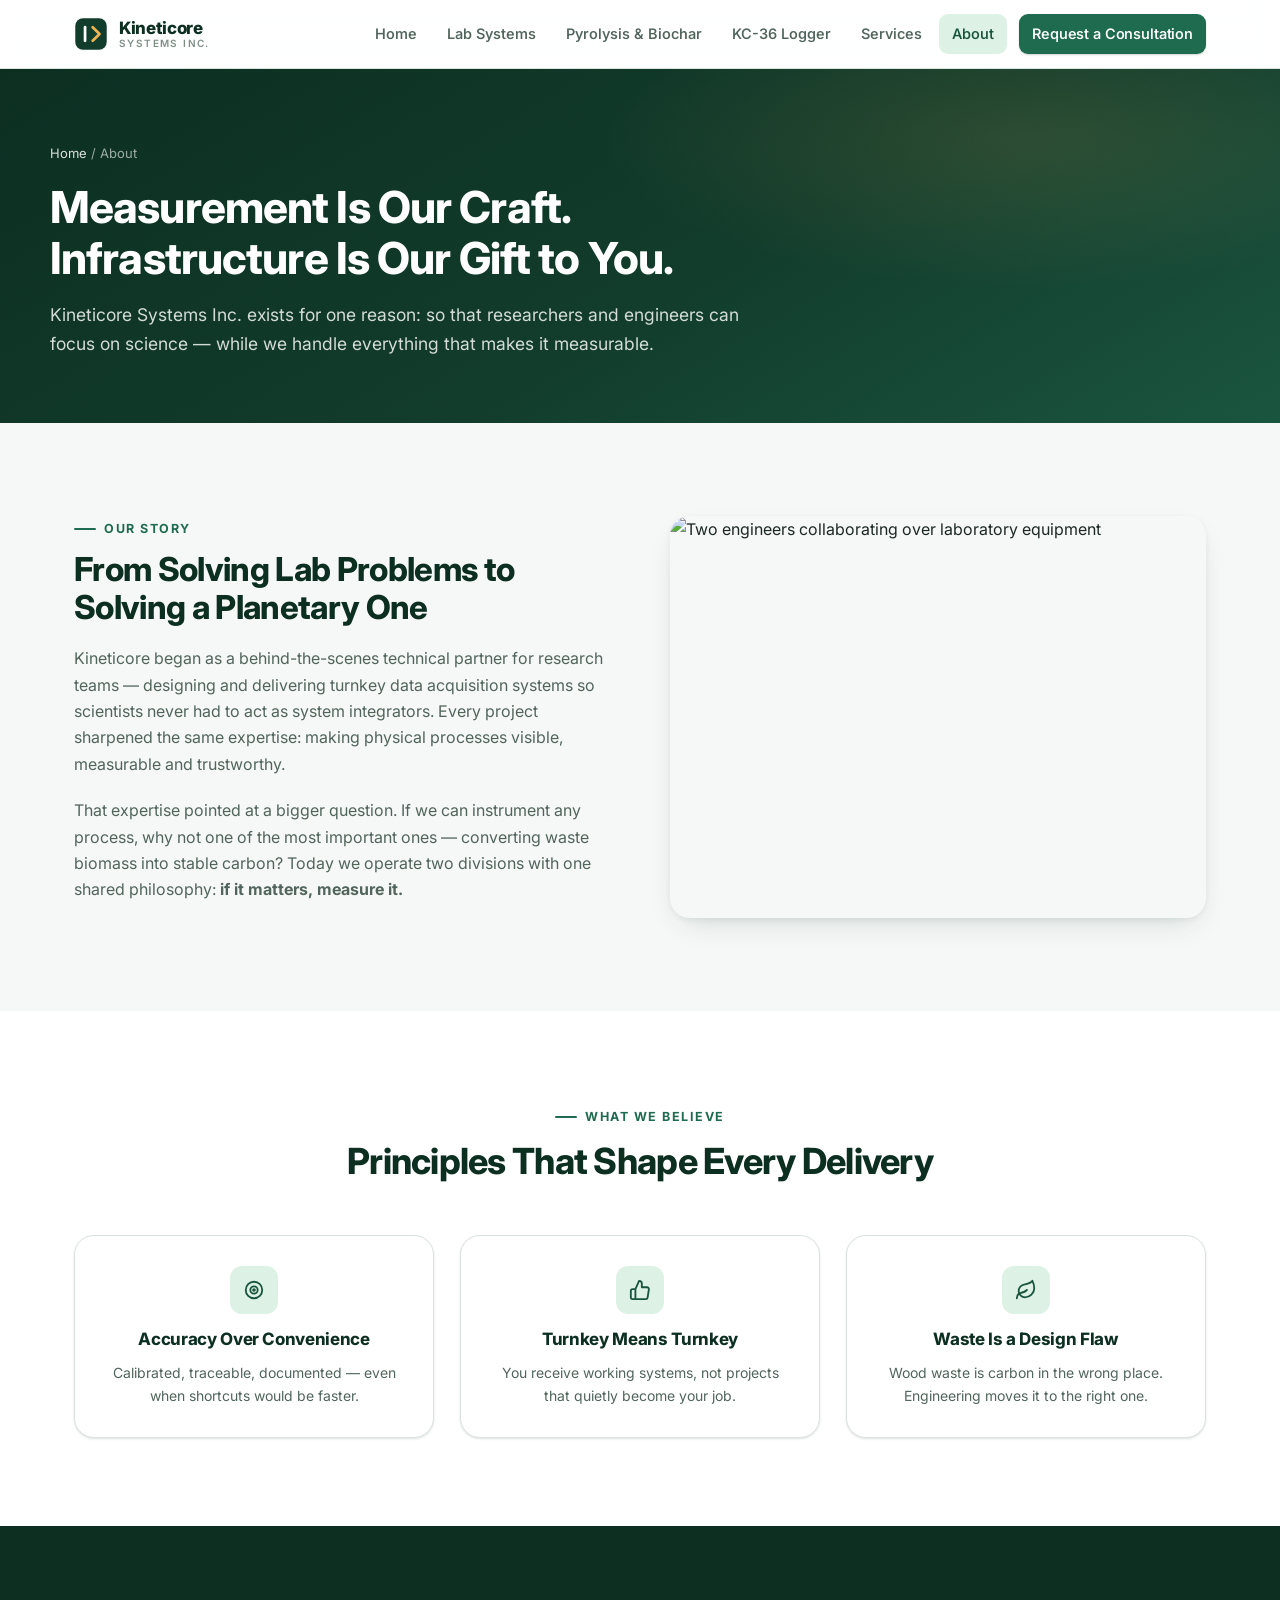
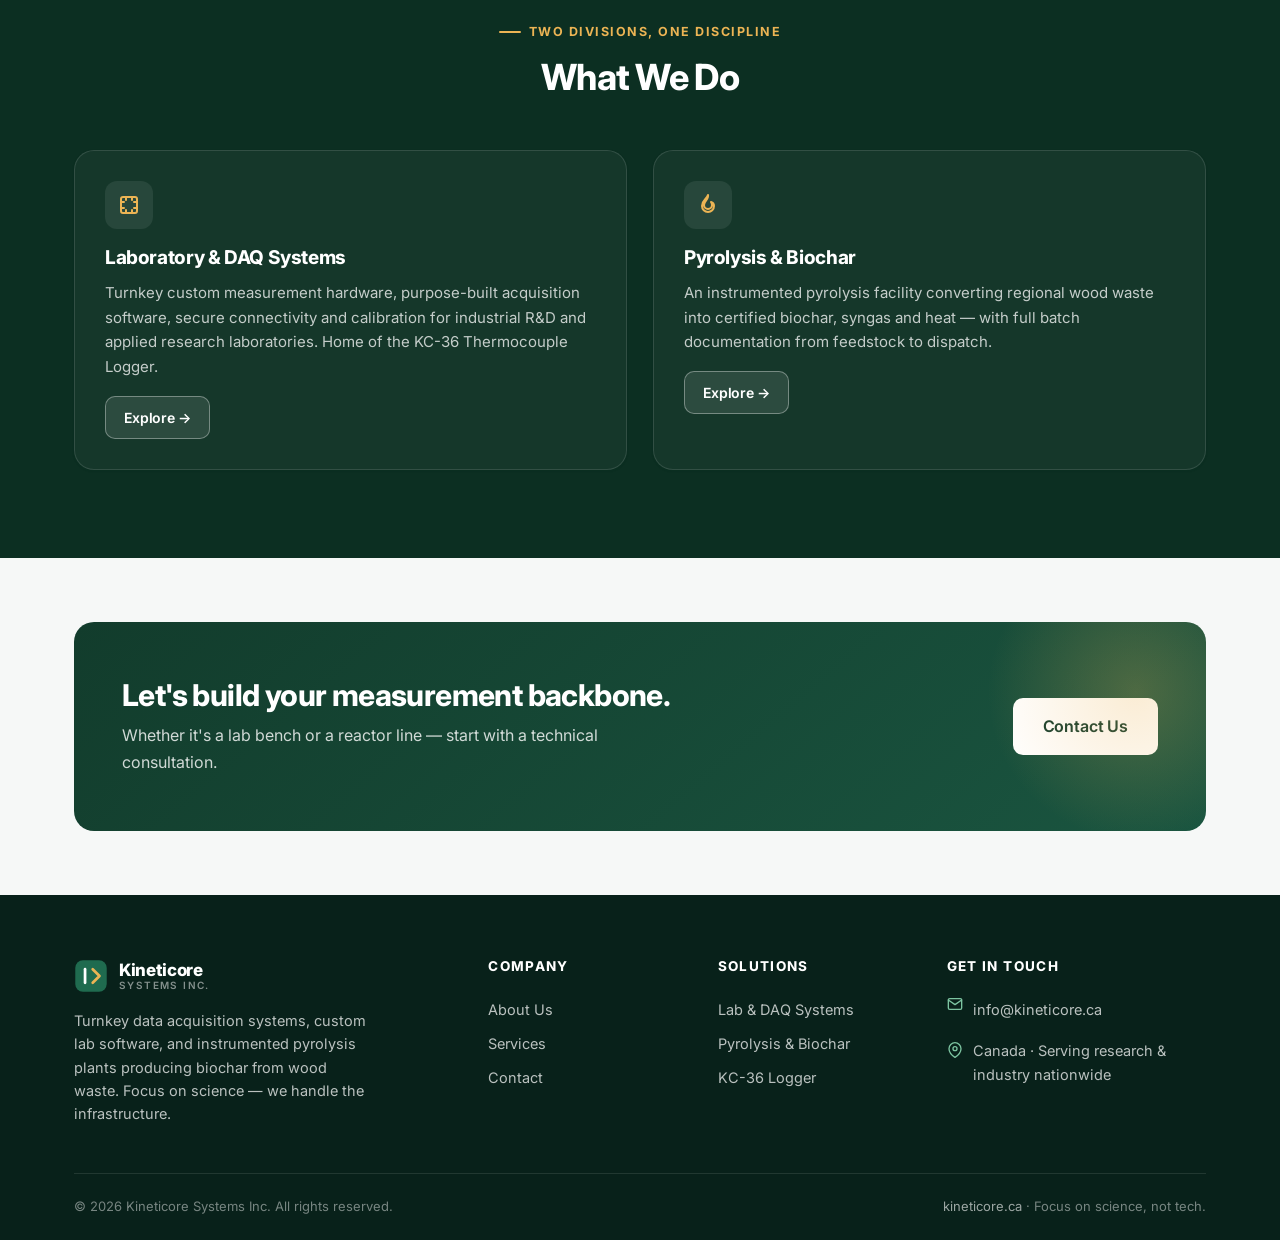
==== about.html @ b9063cbb "initial commit" ====
<!DOCTYPE html>
<html lang="en">
<head>
  <meta charset="UTF-8">
  <meta name="viewport" content="width=device-width, initial-scale=1.0">
  <title>About Us — Kineticore Systems Inc.</title>
  <meta name="description" content="Kineticore Systems builds turnkey data acquisition systems and is developing instrumented pyrolysis plants producing biochar from wood waste. Focus on science, not tech.">
  <link rel="icon" type="image/svg+xml" href="img/favicon.svg">
  <link rel="preconnect" href="https://fonts.googleapis.com">
  <link rel="preconnect" href="https://fonts.gstatic.com" crossorigin>
  <link href="https://fonts.googleapis.com/css2?family=Inter:wght@400;500;600;700;800&display=swap" rel="stylesheet">
  <link rel="stylesheet" href="css/styles.css">
</head>
<body>
  <header class="site-header">
    <div class="header-inner">
      <a class="logo" href="index.html" aria-label="Kineticore Systems home">
        <svg class="logo-mark" viewBox="0 0 40 40" width="34" height="34" aria-hidden="true">
          <rect x="1.5" y="1.5" width="37" height="37" rx="9" fill="#123c2c"/>
          <path d="M13 12v16" stroke="#fff" stroke-width="3.2" stroke-linecap="round"/>
          <path d="M22 12l8 8-8 8" fill="none" stroke="#ecb454" stroke-width="3.2" stroke-linecap="round" stroke-linejoin="round"/>
        </svg>
        <span class="logo-text">
          <span class="logo-name">Kineticore</span>
          <span class="logo-tag">Systems Inc.</span>
        </span>
      </a>
      <button class="nav-toggle" aria-label="Toggle navigation"><span></span><span></span><span></span></button>
      <nav class="nav" aria-label="Main">
        <a href="index.html">Home</a>
        <a href="lab-systems.html">Lab Systems</a>
        <a href="pyrolysis.html">Pyrolysis &amp; Biochar</a>
        <a href="kc-36.html">KC-36 Logger</a>
        <a href="services.html">Services</a>
        <a href="about.html" class="active">About</a>
        <a href="contact.html" class="btn btn-primary btn-sm nav-cta">Request a Consultation</a>
      </nav>
    </div>
  </header>

  <section class="page-hero">
    <div class="container page-hero-inner">
      <div class="crumb"><a href="index.html">Home</a> / About</div>
      <h1>Measurement Is Our Craft.<br>Infrastructure Is Our Gift to You.</h1>
      <p>Kineticore Systems Inc. exists for one reason: so that researchers and engineers can focus on
      science — while we handle everything that makes it measurable.</p>
    </div>
  </section>

  <section class="section">
    <div class="container split">
      <div class="split-content">
        <span class="eyebrow">Our story</span>
        <h2>From Solving Lab Problems to Solving a Planetary One</h2>
        <p>Kineticore began as a behind-the-scenes technical partner for research teams — designing and
        delivering turnkey data acquisition systems so scientists never had to act as system integrators.
        Every project sharpened the same expertise: making physical processes visible, measurable and
        trustworthy.</p>
        <p>That expertise pointed at a bigger question. If we can instrument any process, why not one of
        the most important ones — converting waste biomass into stable carbon? Today we operate two
        divisions with one shared philosophy: <b>if it matters, measure it.</b></p>
      </div>
      <div class="split-media reveal">
        <img src="https://images.pexels.com/photos/2280549/pexels-photo-2280549.jpeg?auto=compress&cs=tinysrgb&w=1200" alt="Two engineers collaborating over laboratory equipment" loading="lazy">
      </div>
    </div>
  </section>

  <section class="section section-alt">
    <div class="container">
      <div class="section-head center">
        <span class="eyebrow">What we believe</span>
        <h2>Principles That Shape Every Delivery</h2>
      </div>
      <div class="grid-3">
        <div class="card reveal text-center">
          <div class="icon-chip" style="margin: 0 auto 16px;">
            <svg width="22" height="22" viewBox="0 0 24 24" fill="none" stroke="currentColor" stroke-width="2" stroke-linecap="round" stroke-linejoin="round"><circle cx="12" cy="12" r="9"/><circle cx="12" cy="12" r="4"/><circle cx="12" cy="12" r="1"/></svg>
          </div>
          <h3 style="font-size:17px;">Accuracy Over Convenience</h3>
          <p style="font-size:14px;">Calibrated, traceable, documented — even when shortcuts would be faster.</p>
        </div>
        <div class="card reveal text-center">
          <div class="icon-chip" style="margin: 0 auto 16px;">
            <svg width="22" height="22" viewBox="0 0 24 24" fill="none" stroke="currentColor" stroke-width="2" stroke-linecap="round" stroke-linejoin="round"><path d="M14 9V5a3 3 0 0 0-3-3l-4 9v11h11.28a2 2 0 0 0 2-1.7l1.38-9a2 2 0 0 0-2-2.3zM7 22H4a2 2 0 0 1-2-2v-7a2 2 0 0 1 2-2h3"/></svg>
          </div>
          <h3 style="font-size:17px;">Turnkey Means Turnkey</h3>
          <p style="font-size:14px;">You receive working systems, not projects that quietly become your job.</p>
        </div>
        <div class="card reveal text-center">
          <div class="icon-chip" style="margin: 0 auto 16px;">
            <svg width="22" height="22" viewBox="0 0 24 24" fill="none" stroke="currentColor" stroke-width="2" stroke-linecap="round" stroke-linejoin="round"><path d="M11 20A7 7 0 0 1 9.8 6.1C15.5 5 17 4.48 19 2c1 2 2 4.18 2 8 0 5.5-4.78 10-10 10z"/><path d="M2 21c0-3 1.85-5.36 5.08-6C9.5 14.52 12 13 13 12"/></svg>
          </div>
          <h3 style="font-size:17px;">Waste Is a Design Flaw</h3>
          <p style="font-size:14px;">Wood waste is carbon in the wrong place. Engineering moves it to the right one.</p>
        </div>
      </div>
    </div>
  </section>

  <section class="section section-green">
    <div class="container">
      <div class="section-head center">
        <span class="eyebrow">Two divisions, one discipline</span>
        <h2>What We Do</h2>
      </div>
      <div class="grid-2">
        <div class="card reveal" style="background: rgba(255,255,255,0.04); border-color: rgba(255,255,255,0.12);">
          <div class="icon-chip dark">
            <svg width="24" height="24" viewBox="0 0 24 24" fill="none" stroke="currentColor" stroke-width="2" stroke-linecap="round" stroke-linejoin="round"><rect x="4" y="4" width="16" height="16" rx="2"/><path d="M9 4v3M15 4v3M9 17v3M15 17v3M4 9h3M4 15h3M17 9h3M17 15h3"/></svg>
          </div>
          <h3>Laboratory &amp; DAQ Systems</h3>
          <p style="color:rgba(255,255,255,0.75);">Turnkey custom measurement hardware, purpose-built acquisition
          software, secure connectivity and calibration for industrial R&amp;D and applied research
          laboratories. Home of the KC-36 Thermocouple Logger.</p>
          <a href="lab-systems.html" class="btn btn-ghost btn-sm mt-16">Explore →</a>
        </div>
        <div class="card reveal" style="background: rgba(255,255,255,0.04); border-color: rgba(255,255,255,0.12);">
          <div class="icon-chip dark">
            <svg width="24" height="24" viewBox="0 0 24 24" fill="none" stroke="currentColor" stroke-width="2" stroke-linecap="round" stroke-linejoin="round"><path d="M12 2c1 4-4 6-4 10a4 4 0 0 0 8 0c0-2-1-3-1-3s3 1 3 4a6 6 0 0 1-12 0C6 7 11 6 12 2z"/></svg>
          </div>
          <h3>Pyrolysis &amp; Biochar</h3>
          <p style="color:rgba(255,255,255,0.75);">An instrumented pyrolysis facility converting regional wood
          waste into certified biochar, syngas and heat — with full batch documentation from feedstock to
          dispatch.</p>
          <a href="pyrolysis.html" class="btn btn-ghost btn-sm mt-16">Explore →</a>
        </div>
      </div>
    </div>
  </section>

  <section class="section-sm">
    <div class="container">
      <div class="cta-band">
        <div>
          <h2>Let's build your measurement backbone.</h2>
          <p>Whether it's a lab bench or a reactor line — start with a technical consultation.</p>
        </div>
        <div class="cta-actions">
          <a href="contact.html" class="btn btn-light btn-lg">Contact Us</a>
        </div>
      </div>
    </div>
  </section>

  <footer class="site-footer">
    <div class="container">
      <div class="footer-grid">
        <div class="footer-brand">
          <a class="logo" href="index.html" aria-label="Kineticore Systems home">
            <svg class="logo-mark" viewBox="0 0 40 40" width="34" height="34" aria-hidden="true">
              <rect x="1.5" y="1.5" width="37" height="37" rx="9" fill="#1f6b4f"/>
              <path d="M13 12v16" stroke="#fff" stroke-width="3.2" stroke-linecap="round"/>
              <path d="M22 12l8 8-8 8" fill="none" stroke="#ecb454" stroke-width="3.2" stroke-linecap="round" stroke-linejoin="round"/>
            </svg>
            <span class="logo-text">
              <span class="logo-name" style="color:#fff;">Kineticore</span>
              <span class="logo-tag" style="color:rgba(255,255,255,0.5);">Systems Inc.</span>
            </span>
          </a>
          <p>Turnkey data acquisition systems, custom lab software, and instrumented pyrolysis plants
          producing biochar from wood waste. Focus on science — we handle the infrastructure.</p>
        </div>
        <div class="footer-col">
          <h4>Company</h4>
          <a href="about.html">About Us</a>
          <a href="services.html">Services</a>
          <a href="contact.html">Contact</a>
        </div>
        <div class="footer-col">
          <h4>Solutions</h4>
          <a href="lab-systems.html">Lab &amp; DAQ Systems</a>
          <a href="pyrolysis.html">Pyrolysis &amp; Biochar</a>
          <a href="kc-36.html">KC-36 Logger</a>
        </div>
        <div class="footer-col">
          <h4>Get in touch</h4>
          <div class="footer-contact">
            <svg width="16" height="16" viewBox="0 0 24 24" fill="none" stroke="currentColor" stroke-width="2" stroke-linecap="round" stroke-linejoin="round"><path d="M4 4h16c1.1 0 2 .9 2 2v12c0 1.1-.9 2-2 2H4c-1.1 0-2-.9-2-2V6c0-1.1.9-2 2-2z"/><polyline points="22,6 12,13 2,6"/></svg>
            <a href="mailto:info@kineticore.ca">info@kineticore.ca</a>
          </div>
          <div class="footer-contact">
            <svg width="16" height="16" viewBox="0 0 24 24" fill="none" stroke="currentColor" stroke-width="2" stroke-linecap="round" stroke-linejoin="round"><path d="M21 10c0 7-9 13-9 13s-9-6-9-13a9 9 0 0 1 18 0z"/><circle cx="12" cy="10" r="3"/></svg>
            <span>Canada · Serving research &amp; industry nationwide</span>
          </div>
        </div>
      </div>
      <div class="footer-bottom">
        <span>© 2026 Kineticore Systems Inc. All rights reserved.</span>
        <span><a href="index.html">kineticore.ca</a> · Focus on science, not tech.</span>
      </div>
    </div>
  </footer>

  <script src="js/main.js"></script>
</body>
</html>
---- css/styles.css ----
/* ============================================================
   KINETICORE SYSTEMS — Design System
   ============================================================ */

:root {
  --bg: #f6f8f7;
  --surface: #ffffff;
  --surface-2: #eef2f0;
  --border: #dbe3df;
  --text: #1c2823;
  --text-2: #51655c;
  --muted: #7d8f87;

  --green-900: #0c2f22;
  --green-800: #123c2c;
  --green-700: #1a5540;
  --green-600: #1f6b4f;
  --green-500: #2e8963;
  --green-400: #43a37b;
  --green-300: #7cc4a1;
  --green-200: #b7e0cb;
  --green-100: #ddf1e5;
  --green-50: #eef8f2;

  --amber-500: #e0972d;
  --amber-400: #ecb454;
  --amber-100: #fbeed6;
  --red-500: #c94f43;

  --radius: 14px;
  --radius-lg: 20px;
  --shadow-sm: 0 1px 2px rgba(12, 47, 34, 0.06), 0 1px 3px rgba(12, 47, 34, 0.08);
  --shadow-md: 0 2px 6px rgba(12, 47, 34, 0.06), 0 12px 32px -12px rgba(12, 47, 34, 0.18);
  --shadow-lg: 0 24px 60px -24px rgba(12, 47, 34, 0.35);
  --font: "Inter", "Segoe UI", -apple-system, BlinkMacSystemFont, sans-serif;
  --max-w: 1180px;
}

/* ---------- Reset ---------- */
* { margin: 0; padding: 0; box-sizing: border-box; }
html { scroll-behavior: smooth; }
body {
  font-family: var(--font);
  background: var(--bg);
  color: var(--text);
  line-height: 1.65;
  -webkit-font-smoothing: antialiased;
  text-rendering: optimizeLegibility;
}
img { max-width: 100%; display: block; }
a { color: var(--green-600); text-decoration: none; }
a:hover { color: var(--green-700); }
h1, h2, h3, h4 { line-height: 1.15; letter-spacing: -0.02em; font-weight: 750; color: var(--green-900); }
ul { list-style: none; }

.container { max-width: var(--max-w); margin: 0 auto; padding: 0 24px; }
.container.narrow { max-width: 900px; }

/* ---------- Header ---------- */
.site-header {
  position: sticky; top: 0; z-index: 100;
  background: rgba(255, 255, 255, 0.88);
  backdrop-filter: blur(12px);
  border-bottom: 1px solid var(--border);
}
.header-inner {
  max-width: var(--max-w); margin: 0 auto; padding: 0 24px;
  height: 68px; display: flex; align-items: center; gap: 32px;
}
.logo { display: flex; align-items: center; gap: 11px; }
.logo svg { display: block; }
.logo-mark { width: 34px; height: 34px; flex: none; }
.logo-text { display: flex; flex-direction: column; line-height: 1.05; }
.logo-name { font-weight: 800; font-size: 17px; color: var(--green-900); letter-spacing: -0.02em; }
.logo-tag { font-size: 10px; font-weight: 600; color: var(--muted); letter-spacing: 0.14em; text-transform: uppercase; }

.nav { display: flex; align-items: center; gap: 4px; margin-left: auto; }
.nav a {
  font-size: 14.5px; font-weight: 550; color: var(--text-2);
  padding: 8px 13px; border-radius: 9px; transition: all 0.15s;
}
.nav a:hover { color: var(--green-800); background: var(--green-50); }
.nav a.active { color: var(--green-700); background: var(--green-100); }
.nav-cta { margin-left: 8px; }

/* Mobile nav */
.nav-toggle {
  display: none; margin-left: auto; background: none; border: 0; cursor: pointer;
  padding: 8px; border-radius: 8px;
}
.nav-toggle span { display: block; width: 22px; height: 2px; background: var(--green-900); margin: 5px 0; border-radius: 2px; transition: 0.2s; }
.nav-open .nav-toggle span:nth-child(1) { transform: translateY(7px) rotate(45deg); }
.nav-open .nav-toggle span:nth-child(2) { opacity: 0; }
.nav-open .nav-toggle span:nth-child(3) { transform: translateY(-7px) rotate(-45deg); }

@media (max-width: 900px) {
  .nav {
    display: none;
    position: absolute; top: 68px; left: 0; right: 0;
    background: var(--surface); border-bottom: 1px solid var(--border);
    flex-direction: column; align-items: stretch; padding: 12px 24px 20px;
    box-shadow: var(--shadow-lg);
  }
  .nav-open .nav { display: flex; }
  .nav a { padding: 12px 8px; font-size: 16px; border-radius: 8px; }
  .nav-cta { margin: 10px 0 0; }
  .nav-toggle { display: block; }
}

/* ---------- Buttons ---------- */
.btn {
  display: inline-flex; align-items: center; gap: 8px;
  padding: 12px 24px; border-radius: 10px;
  font-size: 15px; font-weight: 620; letter-spacing: -0.01em;
  cursor: pointer; border: 0; transition: all 0.18s;
  font-family: inherit;
}
.btn-primary { background: var(--green-600); color: #fff !important; box-shadow: 0 1px 2px rgba(12,47,34,.2); }
.btn-primary:hover { background: var(--green-700); transform: translateY(-1px); box-shadow: 0 6px 16px -6px rgba(12,47,34,.4); }
.btn-ghost { background: rgba(255,255,255,0.1); color: #fff !important; border: 1px solid rgba(255,255,255,0.35); }
.btn-ghost:hover { background: rgba(255,255,255,0.2); }
.btn-outline { background: transparent; color: var(--green-700) !important; border: 1.5px solid var(--green-600); }
.btn-outline:hover { background: var(--green-50); }
.btn-lg { padding: 15px 30px; font-size: 16px; }
.btn-sm { padding: 9px 18px; font-size: 14px; }
.btn-light { background: #fff; color: var(--green-800) !important; }
.btn-light:hover { background: var(--green-100); }
.btn-block { width: 100%; justify-content: center; }
.btn-row { display: flex; gap: 14px; flex-wrap: wrap; }

/* ---------- Hero sections ---------- */
.hero {
  position: relative; color: #fff;
  background:
    linear-gradient(160deg, rgba(9, 38, 27, 0.88) 0%, rgba(13, 52, 38, 0.72) 45%, rgba(10, 40, 30, 0.88) 100%),
    var(--hero-img, none);
  background-size: cover; background-position: center;
  overflow: hidden;
}
.hero::before {
  content: ""; position: absolute; inset: 0;
  background: radial-gradient(ellipse 60% 55% at 22% 40%, rgba(67, 163, 123, 0.22), transparent 70%);
  pointer-events: none;
}
.hero-inner { position: relative; padding: 108px 0 96px; }
.hero h1 { color: #fff; font-size: clamp(34px, 5.2vw, 56px); font-weight: 780; margin-bottom: 22px; max-width: 800px; }
.hero .hero-accent { color: var(--amber-400); }
.hero p.lede {
  font-size: clamp(16.5px, 2vw, 19px); color: rgba(255,255,255,0.88);
  max-width: 680px; margin-bottom: 34px; line-height: 1.7;
}
.hero-actions { display: flex; gap: 14px; flex-wrap: wrap; }
.hero-badges { display: flex; gap: 22px; flex-wrap: wrap; margin-top: 42px; padding-top: 30px; border-top: 1px solid rgba(255,255,255,0.16); }
.hero-badges .badge-item { display: flex; gap: 10px; align-items: flex-start; max-width: 300px; }
.hero-badges svg { flex: none; margin-top: 2px; }
.hero-badges b { display: block; font-size: 14.5px; font-weight: 650; }
.hero-badges span { font-size: 13px; color: rgba(255,255,255,0.72); line-height: 1.5; }

/* Page hero (solid) */
.page-hero {
  background: linear-gradient(150deg, var(--green-900), var(--green-800) 55%, var(--green-700));
  color: #fff; position: relative; overflow: hidden;
}
.page-hero::after {
  content: ""; position: absolute; inset: 0;
  background: radial-gradient(ellipse 55% 70% at 80% 20%, rgba(236, 180, 84, 0.12), transparent 60%);
}
.page-hero-inner { position: relative; padding: 74px 0 64px; }
.page-hero h1 { color: #fff; font-size: clamp(30px, 4.2vw, 44px); margin-bottom: 16px; }
.page-hero p { color: rgba(255,255,255,0.82); font-size: 17.5px; max-width: 720px; line-height: 1.7; }
.crumb { font-size: 13px; color: rgba(255,255,255,0.6); margin-bottom: 18px; }
.crumb a { color: rgba(255,255,255,0.85); }
.crumb a:hover { color: #fff; }

/* ---------- Section scaffolding ---------- */
.section { padding: 88px 0; }
.section-sm { padding: 64px 0; }
.section-alt { background: var(--surface); }
.section-green { background: var(--green-900); color: rgba(255,255,255,0.85); }
.section-green h2, .section-green h3 { color: #fff; }
.section-head { max-width: 760px; margin-bottom: 52px; }
.section-head.center { margin-left: auto; margin-right: auto; text-align: center; }
.section-head h2 { font-size: clamp(26px, 3.4vw, 36px); margin-bottom: 16px; }
.section-head p { font-size: 17px; color: var(--text-2); line-height: 1.7; }
.section-green .section-head p { color: rgba(255,255,255,0.75); }
.eyebrow {
  display: inline-flex; align-items: center; gap: 8px;
  font-size: 12.5px; font-weight: 700; letter-spacing: 0.12em; text-transform: uppercase;
  color: var(--green-600); margin-bottom: 14px;
}
.section-green .eyebrow { color: var(--amber-400); }
.eyebrow::before { content: ""; width: 22px; height: 2px; background: currentColor; border-radius: 2px; }

/* ---------- Cards & grids ---------- */
.card {
  background: var(--surface); border: 1px solid var(--border);
  border-radius: var(--radius-lg); padding: 30px;
  box-shadow: var(--shadow-sm); transition: all 0.2s;
}
.card:hover { box-shadow: var(--shadow-md); transform: translateY(-2px); }
.card h3 { font-size: 19px; margin-bottom: 12px; }
.card p { color: var(--text-2); font-size: 15px; }
.card .icon-chip { margin-bottom: 18px; }

.grid-2 { display: grid; grid-template-columns: 1fr 1fr; gap: 26px; }
.grid-3 { display: grid; grid-template-columns: repeat(3, 1fr); gap: 26px; }
.grid-4 { display: grid; grid-template-columns: repeat(4, 1fr); gap: 22px; }

@media (max-width: 1000px) {
  .grid-4 { grid-template-columns: 1fr 1fr; }
  .grid-3 { grid-template-columns: 1fr 1fr; }
}
@media (max-width: 640px) {
  .grid-2, .grid-3, .grid-4 { grid-template-columns: 1fr; }
}

.icon-chip {
  width: 48px; height: 48px; border-radius: 12px;
  display: flex; align-items: center; justify-content: center;
  background: var(--green-100); color: var(--green-700);
}
.icon-chip.amber { background: var(--amber-100); color: var(--amber-500); }
.icon-chip.dark { background: rgba(255,255,255,0.08); color: var(--amber-400); }

.check-list li {
  position: relative; padding-left: 30px; margin-bottom: 11px;
  color: var(--text-2); font-size: 15px;
}
.check-list li::before {
  content: ""; position: absolute; left: 0; top: 3px;
  width: 19px; height: 19px; border-radius: 50%;
  background: var(--green-100) url('data:image/svg+xml;utf8,<svg xmlns="http://www.w3.org/2000/svg" width="11" height="11" viewBox="0 0 24 24" fill="none" stroke="%231f6b4f" stroke-width="3.4" stroke-linecap="round" stroke-linejoin="round"><polyline points="20 6 9 17 4 12"/></svg>') center / 11px no-repeat;
}
.section-green .check-list li { color: rgba(255,255,255,0.78); }
.section-green .check-list li::before { background-color: rgba(255,255,255,0.1); background-image: url('data:image/svg+xml;utf8,<svg xmlns="http://www.w3.org/2000/svg" width="11" height="11" viewBox="0 0 24 24" fill="none" stroke="%23ecb454" stroke-width="3.4" stroke-linecap="round" stroke-linejoin="round"><polyline points="20 6 9 17 4 12"/></svg>'); }

/* ---------- Split feature (image + text) ---------- */
.split { display: grid; grid-template-columns: 1fr 1fr; gap: 60px; align-items: center; }
.split.reverse { direction: rtl; }
.split.reverse > * { direction: ltr; }
.split-media img { border-radius: var(--radius-lg); box-shadow: var(--shadow-md); width: 100%; height: 100%; object-fit: cover; aspect-ratio: 4 / 3; }
.split-content .eyebrow { margin-bottom: 12px; }
.split-content h2 { font-size: clamp(25px, 3vw, 33px); margin-bottom: 18px; }
.split-content p { color: var(--text-2); margin-bottom: 20px; }
@media (max-width: 860px) {
  .split { grid-template-columns: 1fr; gap: 32px; }
}

/* Image card with caption overlay */
.media-card { position: relative; border-radius: var(--radius-lg); overflow: hidden; box-shadow: var(--shadow-md); }
.media-card img { width: 100%; height: 100%; object-fit: cover; aspect-ratio: 16 / 10; transition: transform 0.5s; }
.media-card:hover img { transform: scale(1.04); }
.media-card .media-label {
  position: absolute; left: 0; right: 0; bottom: 0;
  padding: 40px 22px 18px; color: #fff;
  background: linear-gradient(transparent, rgba(8, 30, 22, 0.85));
  font-size: 14.5px; font-weight: 620;
}
.media-card .media-label span { display: block; font-weight: 450; font-size: 13px; opacity: 0.85; }

/* ---------- Stats band ---------- */
.stats-band { display: grid; grid-template-columns: repeat(4, 1fr); gap: 26px; }
.stat { text-align: left; }
.stat .stat-num { font-size: clamp(30px, 3.4vw, 42px); font-weight: 800; color: var(--green-600); letter-spacing: -0.03em; }
.section-green .stat .stat-num { color: var(--amber-400); }
.stat .stat-label { font-size: 14px; color: var(--text-2); margin-top: 4px; }
.section-green .stat .stat-label { color: rgba(255,255,255,0.65); }
@media (max-width: 860px) { .stats-band { grid-template-columns: 1fr 1fr; } }

/* ---------- Process timeline ---------- */
.process { display: grid; grid-template-columns: repeat(5, 1fr); gap: 18px; counter-reset: step; }
@media (max-width: 1000px) { .process { grid-template-columns: repeat(2, 1fr); } }
@media (max-width: 640px) { .process { grid-template-columns: 1fr; } }
.process-step {
  background: var(--surface); border: 1px solid var(--border);
  border-radius: var(--radius-lg); padding: 26px 22px;
  position: relative; box-shadow: var(--shadow-sm);
}
.process-step .step-num {
  width: 38px; height: 38px; border-radius: 50%;
  background: var(--green-600); color: #fff;
  display: flex; align-items: center; justify-content: center;
  font-weight: 750; font-size: 15px; margin-bottom: 16px;
}
.process-step:nth-child(odd) .step-num { background: var(--amber-500); color: var(--green-900); }
.process-step h3 { font-size: 16.5px; margin-bottom: 8px; }
.process-step p { font-size: 13.5px; color: var(--text-2); line-height: 1.55; }
.process-step .step-arrow {
  position: absolute; right: -16px; top: 50%; transform: translateY(-50%);
  color: var(--muted); z-index: 2;
}
@media (max-width: 1000px) { .process-step .step-arrow { display: none; } }

/* ---------- Division switcher (homepage) ---------- */
.division-switch { display: inline-flex; background: var(--surface-2); border: 1px solid var(--border); border-radius: 12px; padding: 4px; gap: 4px; margin-bottom: 30px; }
.division-switch button {
  border: 0; background: transparent; cursor: pointer; font-family: inherit;
  font-size: 14px; font-weight: 620; color: var(--text-2);
  padding: 9px 20px; border-radius: 9px; transition: all 0.15s;
}
.division-switch button.on { background: var(--green-600); color: #fff; box-shadow: var(--shadow-sm); }
.division-panel { display: none; }
.division-panel.on { display: block; animation: fadeUp 0.4s ease both; }

/* ---------- Tables (specs) ---------- */
.spec-table { width: 100%; border-collapse: collapse; background: var(--surface); border-radius: var(--radius-lg); overflow: hidden; box-shadow: var(--shadow-sm); border: 1px solid var(--border); }
.spec-table th, .spec-table td { padding: 14px 20px; text-align: left; font-size: 14.5px; border-bottom: 1px solid var(--border); }
.spec-table th { background: var(--green-50); color: var(--green-900); font-weight: 700; width: 34%; }
.spec-table tr:last-child td { border-bottom: 0; }
.spec-table td { color: var(--text-2); }
.spec-table td b { color: var(--text); font-weight: 650; }

/* ---------- Download cards ---------- */
.dl-card { display: flex; gap: 18px; align-items: flex-start; }
.dl-card .icon-chip { flex: none; }
.dl-card h3 { font-size: 17px; }
.dl-card p { font-size: 14px; margin-bottom: 12px; }

/* ---------- Product page device frame ---------- */
.device-figure { position: relative; }
.device-figure img { border-radius: var(--radius-lg); box-shadow: var(--shadow-lg); }
.device-figure figcaption { font-size: 13px; color: var(--muted); margin-top: 12px; text-align: center; }

/* ---------- Forms ---------- */
.form-grid { display: grid; grid-template-columns: 1fr 1fr; gap: 18px; }
.form-grid .full { grid-column: 1 / -1; }
@media (max-width: 640px) { .form-grid { grid-template-columns: 1fr; } }
.field label { display: block; font-size: 13.5px; font-weight: 650; color: var(--green-900); margin-bottom: 7px; }
.field input, .field select, .field textarea {
  width: 100%; padding: 12px 14px; border-radius: 10px;
  border: 1.5px solid var(--border); background: var(--surface);
  font-family: inherit; font-size: 14.5px; color: var(--text);
  transition: border 0.15s, box-shadow 0.15s;
}
.field input:focus, .field select:focus, .field textarea:focus {
  outline: none; border-color: var(--green-500);
  box-shadow: 0 0 0 4px rgba(46, 137, 99, 0.12);
}
.field textarea { resize: vertical; min-height: 120px; }
.form-note { font-size: 12.5px; color: var(--muted); margin-top: 12px; }
.form-status { display: none; padding: 14px 18px; border-radius: 10px; margin-top: 18px; font-size: 14.5px; }
.form-status.ok { display: block; background: var(--green-100); color: var(--green-800); border: 1px solid var(--green-200); }
.form-status.err { display: block; background: #fdecea; color: #8c2f26; border: 1px solid #f5c6c0; }

/* ---------- CTA band ---------- */
.cta-band {
  background: linear-gradient(140deg, var(--green-800), var(--green-700));
  border-radius: var(--radius-lg); padding: 56px 48px;
  display: flex; align-items: center; justify-content: space-between; gap: 32px;
  color: #fff; position: relative; overflow: hidden;
}
.cta-band::after {
  content: ""; position: absolute; right: -80px; top: -80px;
  width: 300px; height: 300px; border-radius: 50%;
  background: radial-gradient(circle, rgba(236,180,84,0.25), transparent 70%);
}
.cta-band h2 { color: #fff; font-size: clamp(22px, 3vw, 30px); margin-bottom: 10px; }
.cta-band p { color: rgba(255,255,255,0.8); max-width: 560px; }
.cta-band .cta-actions { position: relative; display: flex; gap: 12px; flex-wrap: wrap; }
@media (max-width: 780px) { .cta-band { flex-direction: column; text-align: center; padding: 44px 28px; } .cta-band .cta-actions { justify-content: center; } }

/* ---------- Footer ---------- */
.site-footer { background: #08211a; color: rgba(255,255,255,0.72); padding: 64px 0 0; font-size: 14.5px; }
.footer-grid { display: grid; grid-template-columns: 2fr 1fr 1fr 1.4fr; gap: 44px; padding-bottom: 48px; }
@media (max-width: 900px) { .footer-grid { grid-template-columns: 1fr 1fr; } }
@media (max-width: 560px) { .footer-grid { grid-template-columns: 1fr; } }
.footer-brand p { margin-top: 16px; max-width: 300px; line-height: 1.6; }
.footer-col h4 { color: #fff; font-size: 13.5px; letter-spacing: 0.1em; text-transform: uppercase; margin-bottom: 18px; }
.footer-col a { display: block; color: rgba(255,255,255,0.72); padding: 5px 0; transition: color 0.15s; }
.footer-col a:hover { color: var(--amber-400); }
.footer-col .footer-contact { display: flex; gap: 10px; margin-bottom: 12px; align-items: flex-start; }
.footer-col .footer-contact svg { flex: none; margin-top: 3px; color: var(--green-300); }
.footer-bottom {
  border-top: 1px solid rgba(255,255,255,0.1);
  padding: 22px 0; display: flex; justify-content: space-between; gap: 16px; flex-wrap: wrap;
  font-size: 13px; color: rgba(255,255,255,0.45);
}
.footer-bottom a { color: rgba(255,255,255,0.6); }
.footer-bottom a:hover { color: #fff; }

/* ---------- Animations ---------- */
@keyframes fadeUp { from { opacity: 0; transform: translateY(18px); } to { opacity: 1; transform: none; } }
.reveal { opacity: 0; transform: translateY(24px); transition: opacity 0.7s ease, transform 0.7s ease; }
.reveal.in { opacity: 1; transform: none; }
@media (prefers-reduced-motion: reduce) {
  html { scroll-behavior: auto; }
  .reveal { opacity: 1; transform: none; transition: none; }
}

/* ---------- Utility ---------- */
.text-center { text-align: center; }
.mt-0 { margin-top: 0; } .mt-16 { margin-top: 16px; } .mt-24 { margin-top: 24px; } .mt-40 { margin-top: 40px; }
.mb-16 { margin-bottom: 16px; } .mb-24 { margin-bottom: 24px; }
.max-640 { max-width: 640px; }
.tag {
  display: inline-block; padding: 4px 12px; border-radius: 999px;
  background: var(--green-100); color: var(--green-800);
  font-size: 12.5px; font-weight: 650; margin: 0 6px 6px 0;
}
.tag.amber { background: var(--amber-100); color: #7a5310; }
.section-green .tag { background: rgba(255,255,255,0.08); color: var(--green-200); }
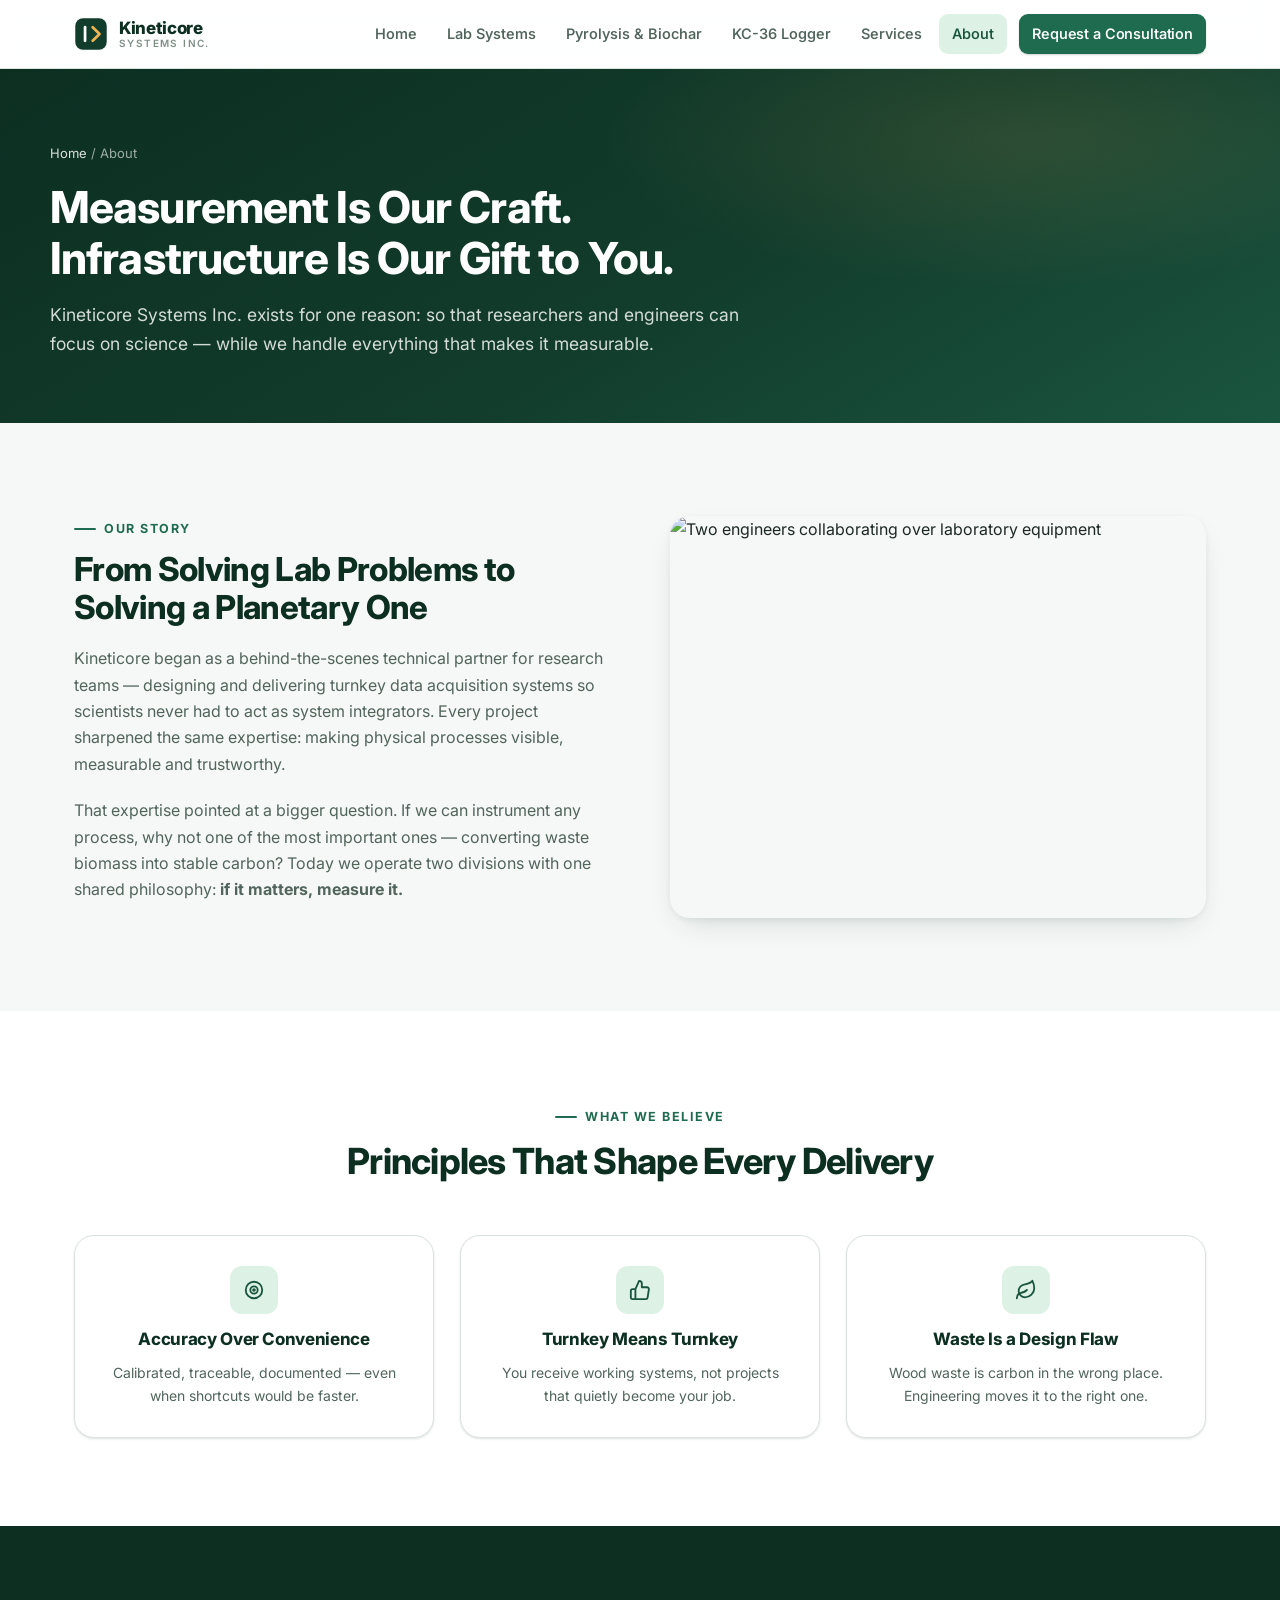
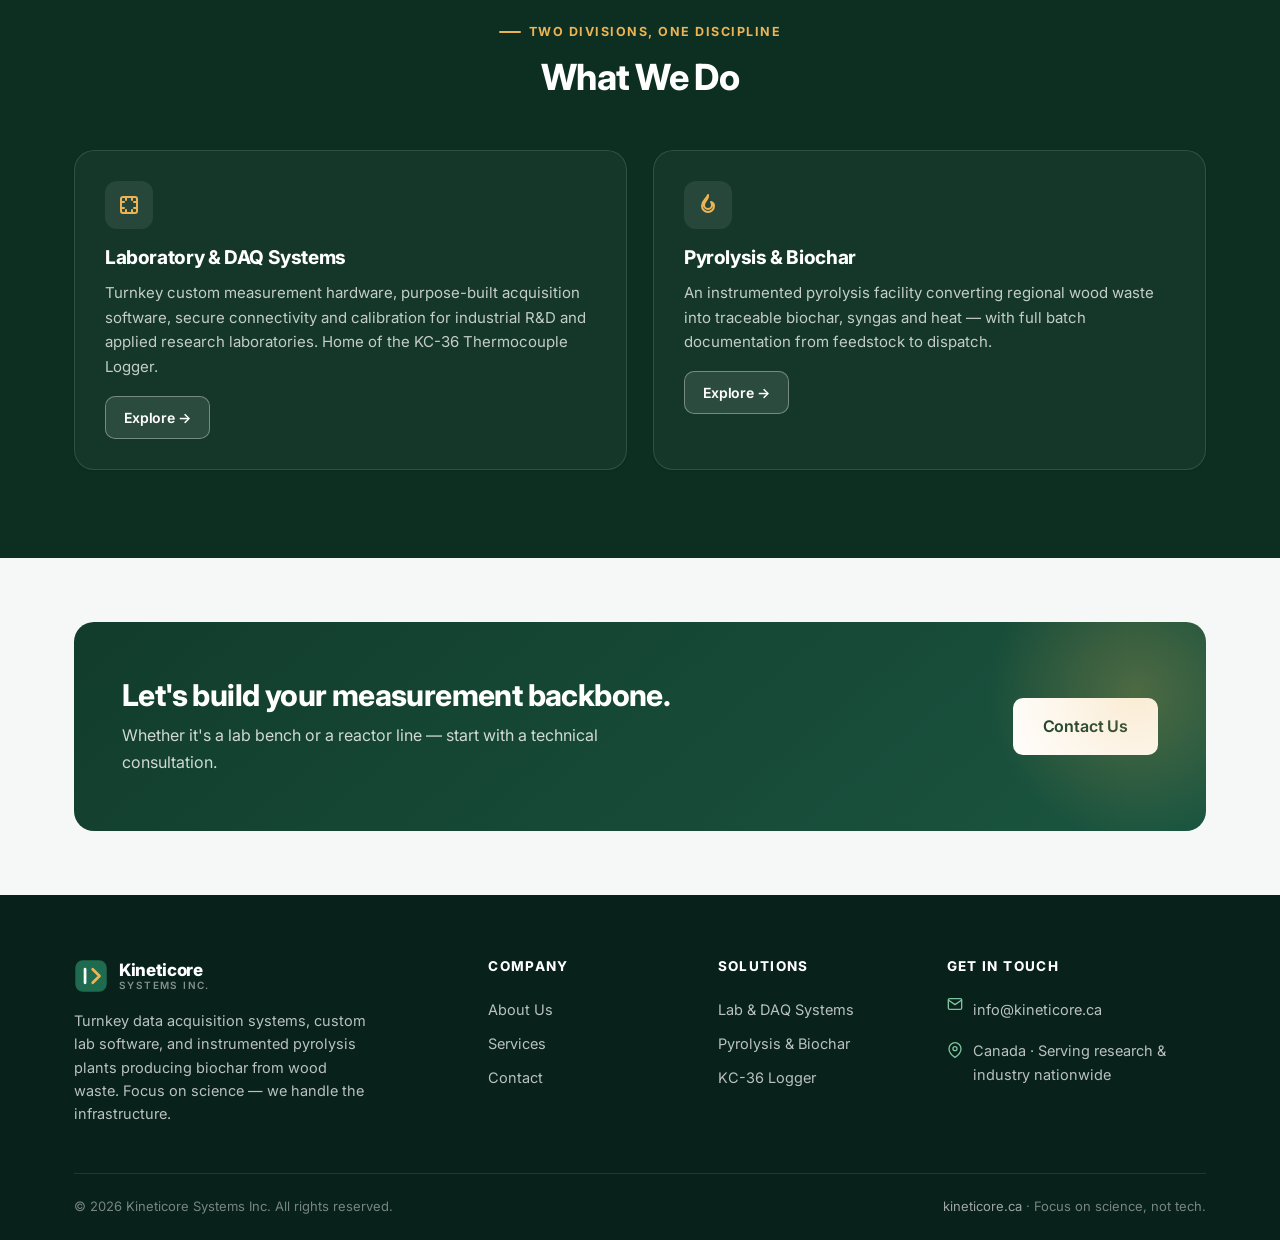
==== commit 604d6fa8: "Fix contents" ====
--- a/about.html
+++ b/about.html
@@ -9,7 +9,7 @@
   <link rel="preconnect" href="https://fonts.googleapis.com">
   <link rel="preconnect" href="https://fonts.gstatic.com" crossorigin>
   <link href="https://fonts.googleapis.com/css2?family=Inter:wght@400;500;600;700;800&display=swap" rel="stylesheet">
-  <link rel="stylesheet" href="css/styles.css">
+  <link rel="stylesheet" href="css/styles.css?v=1.2">
 </head>
 <body>
   <header class="site-header">
@@ -121,7 +121,7 @@
           </div>
           <h3>Pyrolysis &amp; Biochar</h3>
           <p style="color:rgba(255,255,255,0.75);">An instrumented pyrolysis facility converting regional wood
-          waste into certified biochar, syngas and heat — with full batch documentation from feedstock to
+          waste into traceable biochar, syngas and heat — with full batch documentation from feedstock to
           dispatch.</p>
           <a href="pyrolysis.html" class="btn btn-ghost btn-sm mt-16">Explore →</a>
         </div>
@@ -192,6 +192,6 @@
     </div>
   </footer>
 
-  <script src="js/main.js"></script>
+  <script src="js/main.js?v=1.2"></script>
 </body>
 </html>
--- a/css/styles.css
+++ b/css/styles.css
@@ -140,7 +140,7 @@
 .hero::before {
   content: ""; position: absolute; inset: 0;
   background: radial-gradient(ellipse 60% 55% at 22% 40%, rgba(67, 163, 123, 0.22), transparent 70%);
-  pointer-events: none;
+  pointer-events: none; /* defensive: decorative overlay */
 }
 .hero-inner { position: relative; padding: 108px 0 96px; }
 .hero h1 { color: #fff; font-size: clamp(34px, 5.2vw, 56px); font-weight: 780; margin-bottom: 22px; max-width: 800px; }
@@ -164,6 +164,7 @@
 .page-hero::after {
   content: ""; position: absolute; inset: 0;
   background: radial-gradient(ellipse 55% 70% at 80% 20%, rgba(236, 180, 84, 0.12), transparent 60%);
+  pointer-events: none;
 }
 .page-hero-inner { position: relative; padding: 74px 0 64px; }
 .page-hero h1 { color: #fff; font-size: clamp(30px, 4.2vw, 44px); margin-bottom: 16px; }
@@ -353,6 +354,7 @@
   content: ""; position: absolute; right: -80px; top: -80px;
   width: 300px; height: 300px; border-radius: 50%;
   background: radial-gradient(circle, rgba(236,180,84,0.25), transparent 70%);
+  pointer-events: none;
 }
 .cta-band h2 { color: #fff; font-size: clamp(22px, 3vw, 30px); margin-bottom: 10px; }
 .cta-band p { color: rgba(255,255,255,0.8); max-width: 560px; }
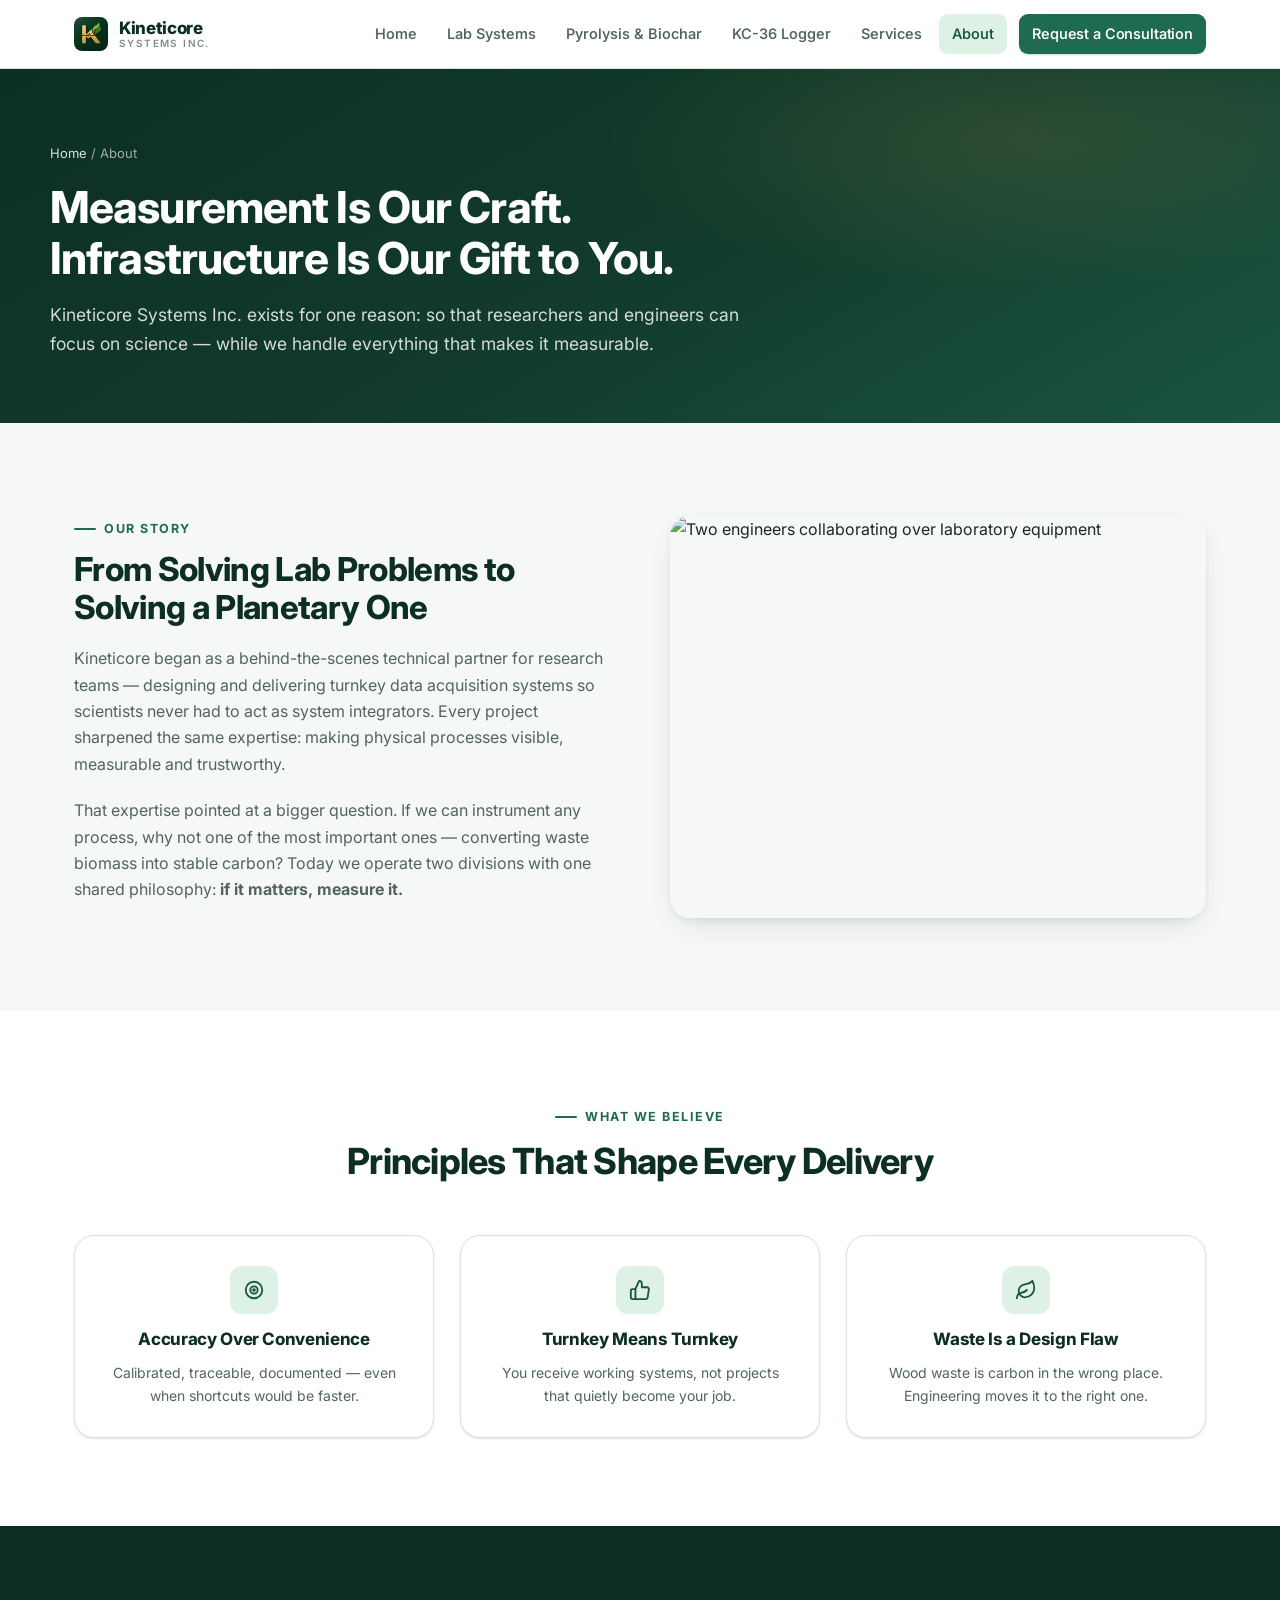
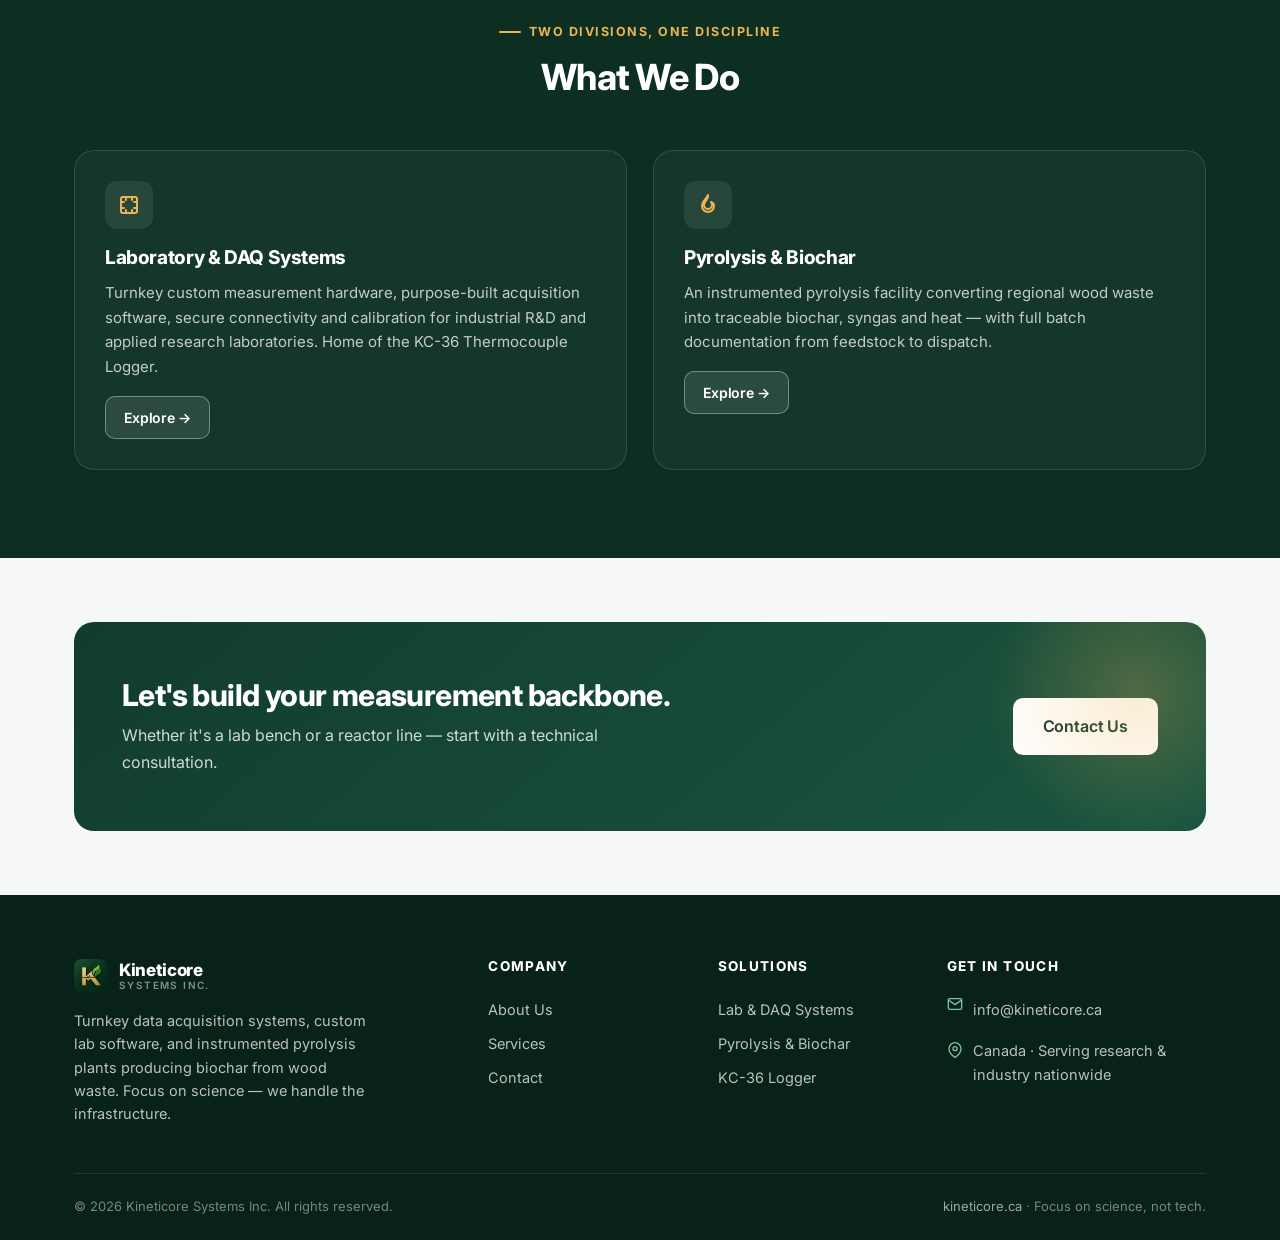
==== commit 8f1e934b: "New logo and favicon" ====
--- a/about.html
+++ b/about.html
@@ -5,21 +5,19 @@
   <meta name="viewport" content="width=device-width, initial-scale=1.0">
   <title>About Us — Kineticore Systems Inc.</title>
   <meta name="description" content="Kineticore Systems builds turnkey data acquisition systems and is developing instrumented pyrolysis plants producing biochar from wood waste. Focus on science, not tech.">
-  <link rel="icon" type="image/svg+xml" href="img/favicon.svg">
+  <link rel="icon" type="image/png" sizes="48x48" href="img/favicon-48x48.png">
+  <link rel="icon" type="image/png" sizes="192x192" href="img/favicon-192x192.png">
+  <link rel="apple-touch-icon" sizes="180x180" href="img/favicon-180x180.png">
   <link rel="preconnect" href="https://fonts.googleapis.com">
   <link rel="preconnect" href="https://fonts.gstatic.com" crossorigin>
   <link href="https://fonts.googleapis.com/css2?family=Inter:wght@400;500;600;700;800&display=swap" rel="stylesheet">
-  <link rel="stylesheet" href="css/styles.css?v=1.2">
+  <link rel="stylesheet" href="css/styles.css?v=1.3">
 </head>
 <body>
   <header class="site-header">
     <div class="header-inner">
       <a class="logo" href="index.html" aria-label="Kineticore Systems home">
-        <svg class="logo-mark" viewBox="0 0 40 40" width="34" height="34" aria-hidden="true">
-          <rect x="1.5" y="1.5" width="37" height="37" rx="9" fill="#123c2c"/>
-          <path d="M13 12v16" stroke="#fff" stroke-width="3.2" stroke-linecap="round"/>
-          <path d="M22 12l8 8-8 8" fill="none" stroke="#ecb454" stroke-width="3.2" stroke-linecap="round" stroke-linejoin="round"/>
-        </svg>
+        <img class="logo-mark" src="img/logo.png" alt="" width="34" height="34" loading="eager">
         <span class="logo-text">
           <span class="logo-name">Kineticore</span>
           <span class="logo-tag">Systems Inc.</span>
@@ -148,11 +146,7 @@
       <div class="footer-grid">
         <div class="footer-brand">
           <a class="logo" href="index.html" aria-label="Kineticore Systems home">
-            <svg class="logo-mark" viewBox="0 0 40 40" width="34" height="34" aria-hidden="true">
-              <rect x="1.5" y="1.5" width="37" height="37" rx="9" fill="#1f6b4f"/>
-              <path d="M13 12v16" stroke="#fff" stroke-width="3.2" stroke-linecap="round"/>
-              <path d="M22 12l8 8-8 8" fill="none" stroke="#ecb454" stroke-width="3.2" stroke-linecap="round" stroke-linejoin="round"/>
-            </svg>
+            <img class="logo-mark" src="img/logo.png" alt="" width="34" height="34" loading="eager">
             <span class="logo-text">
               <span class="logo-name" style="color:#fff;">Kineticore</span>
               <span class="logo-tag" style="color:rgba(255,255,255,0.5);">Systems Inc.</span>
--- a/css/styles.css
+++ b/css/styles.css
@@ -69,7 +69,7 @@
 }
 .logo { display: flex; align-items: center; gap: 11px; }
 .logo svg { display: block; }
-.logo-mark { width: 34px; height: 34px; flex: none; }
+.logo-mark { width: 34px; height: 34px; flex: none; display: block; border-radius: 8px; }
 .logo-text { display: flex; flex-direction: column; line-height: 1.05; }
 .logo-name { font-weight: 800; font-size: 17px; color: var(--green-900); letter-spacing: -0.02em; }
 .logo-tag { font-size: 10px; font-weight: 600; color: var(--muted); letter-spacing: 0.14em; text-transform: uppercase; }
